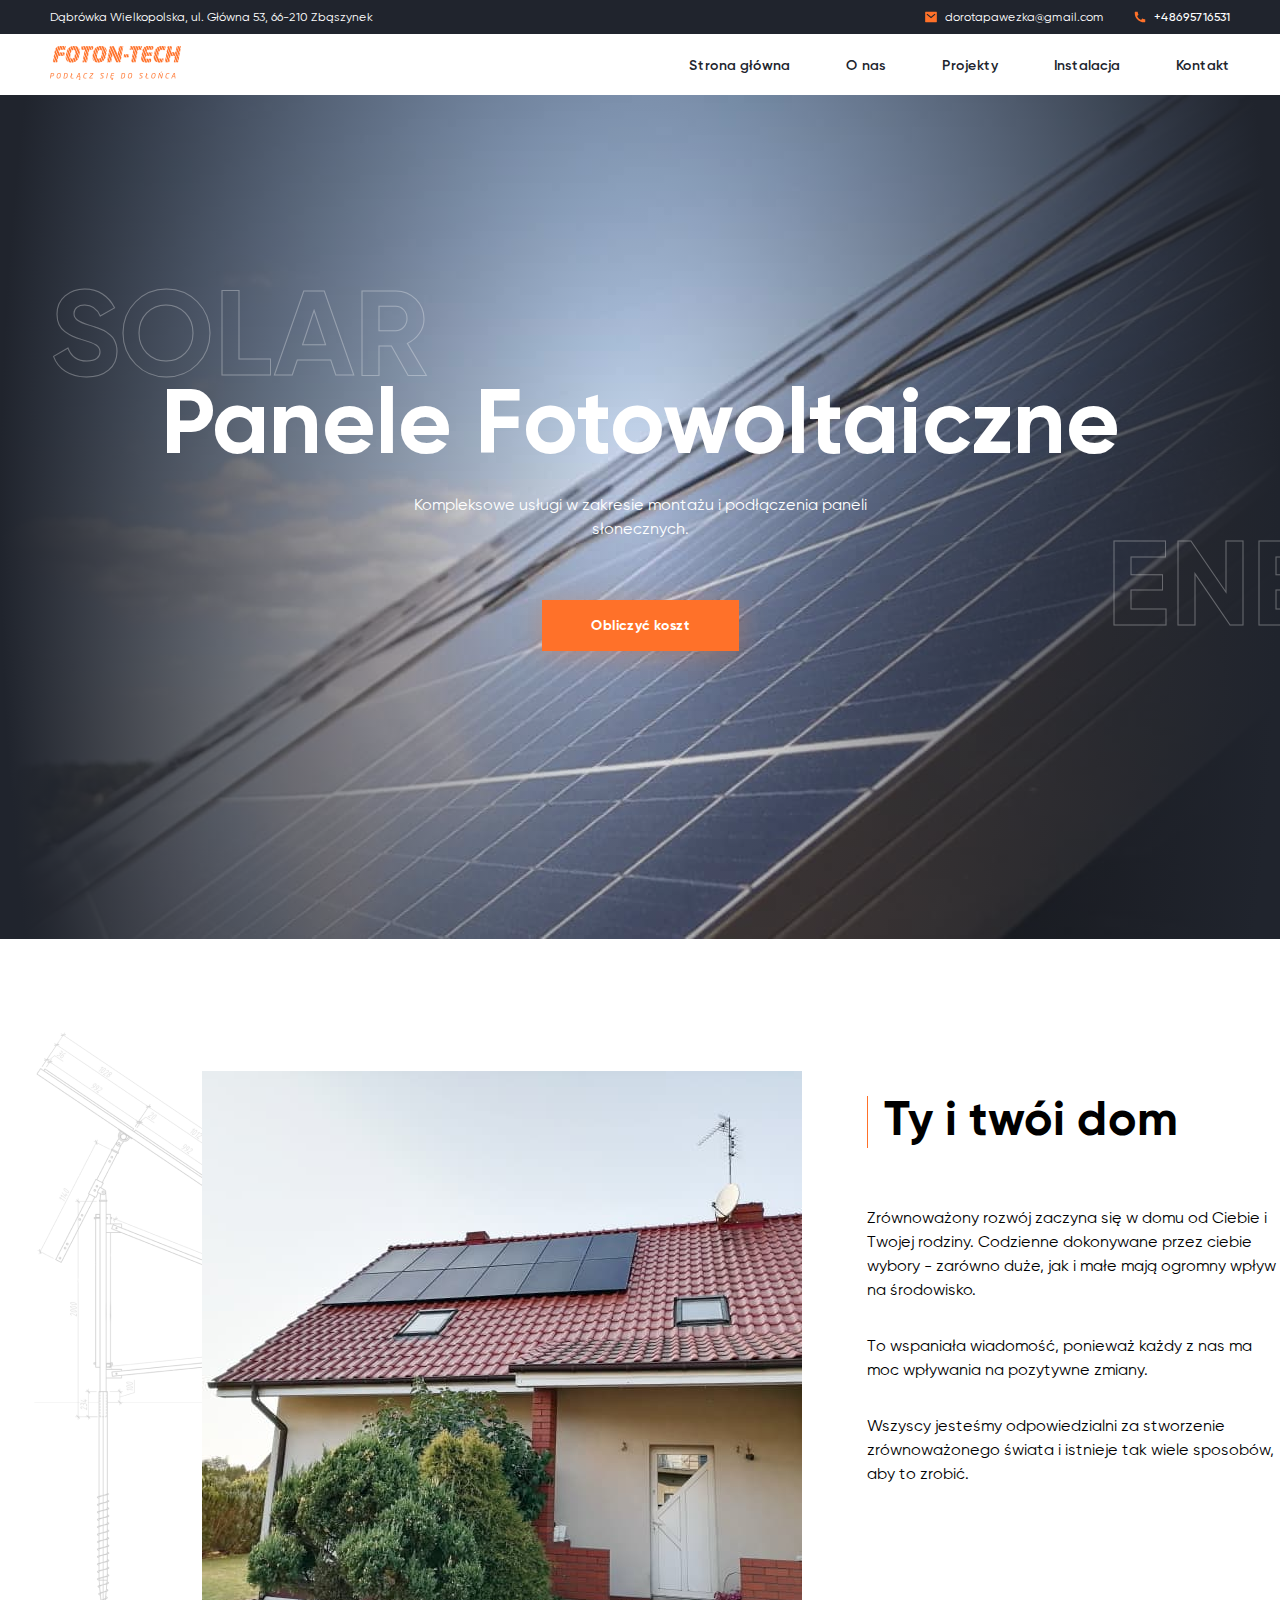
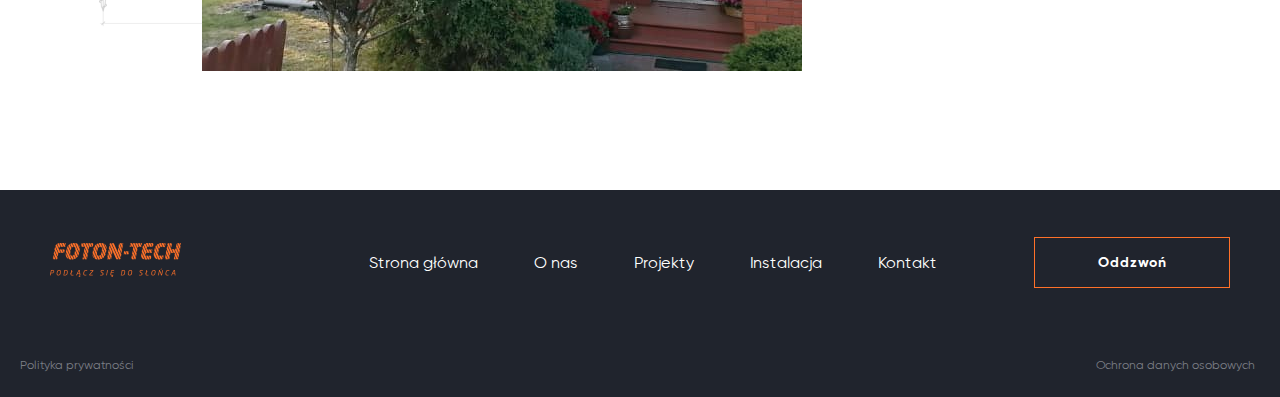
==== index.html @ 8a78d4c4 "added js and added style for popup" ====
<!DOCTYPE html>
<html lang="pl">
<head>
    <meta charset="UTF-8">
    <meta name="viewport" content="width=device-width, initial-scale=1.0">
    <title>FOTON-TECH</title>
    <link rel="stylesheet" href="css/style.css">
</head>
<body>
    <header class="header" id="header">
        <div class="header-wrapper header-wrapper-black">
            <div class="conteiner">
                <address class="address">
                    Dąbrówka Wielkopolska, ul. Główna 53, 66-210 Zbąszynek 
                </address>
                <a href="mailto:dorotapawezka@gmail.com" class="header-link">dorotapawezka@gmail.com</a>
                <a href="tel:+48695716531" class="header-link">+48695716531</a>
            </div>
        </div>
        <div class="conteiner">
            <div class="header-logo">
                <a href="index.html"><img src="img/Logo1.png" alt="foton-tech" width="131" height="34"></a>
            </div>
            <nav class="header-nav">
                    <ul class="nav-link">
                        <li><a href="index.html" class="nav-item nav-item-line">Strona główna</a></li>
                        <li><a href="Onas.html" class="nav-item">O nas</a></li>
                        <li><a href="Projekty.html" class="nav-item">Projekty</a></li>
                        <li><a href="Instalacja.html" class="nav-item">Instalacja</a></li>
                        <li><a href="Kontakt.html" class="nav-item space-item">Kontakt</a></li>
                    </ul>  
            </nav>
        </div>
    </header>
    <main class="main">
        <section class="top-section">
            <div class="top-wrapper">
                <div class="top-content">
                    <h1 class="banner">Panele Fotowoltaiczne</h1>
                    <p class="banner-text">Kompleksowe usługi w zakresie montażu i podłączenia paneli słonecznych.</p>
                <div class="first-button">
                    <button class="banner-button">Obliczyć koszt</button>
                </div>
            </div>
            
        <!-- 
            <span class="text-solar">SOLAR</span>
            <span class="text-energy">ENERGY</span>
        -->   
            </div> 
        </section>
        <section class="medium-section">
            <div class="vertical-line">
                <div class="medium-conteiner">
                    <div class="house">
                        <img src="img/index/house.jpg" alt="foton-tech house" >
                    </div>
                    <div class="medium-content">
                        <h2 class="medium-content-chapter">Ty i twói dom</h2>
                        <!--<span>INFO</span>-->
                        <div class="content-text">   
                            <p class="paragraph">
                                Zrównoważony rozwój zaczyna się w domu od Ciebie i Twojej rodziny.
                                Codzienne dokonywane przez ciebie wybory - zarówno duże, jak i małe
                                mają ogromny wpływ na środowisko.
                            </p>
                            <p class="paragraph">
                                To wspaniała wiadomość, ponieważ każdy z nas ma moc wpływania
                                na pozytywne zmiany.
                            </p>
                            <p class="paragraph">
                                Wszyscy jesteśmy odpowiedzialni za stworzenie zrównoważonego
                                świata i istnieje tak wiele sposobów, aby to zrobić.
                            </p>
                        </div>
                    </div>
                </div>
            </div>
        </section>
    </main>
    <footer class="footer">
        <div class="footer-wrapper footer-wrapper-black">
            <div class="footer-nav">
                <div class="footer-logo">
                    <a href="index.html"><img src="img/Logo1.png" alt="foton-tech" width="131" height="34"></a>
                </div>
                <nav class="footer-nav">
                    <ul class="footer-link">
                        <li>
                            <a href="index.html" class="nav-item-footer">Strona główna</a>
                        </li>
                        <li>
                            <a href="Onas.html" class="nav-item-footer">O nas</a>
                        </li>
                        <li>
                            <a href="Projekty.html" class="nav-item-footer">Projekty</a>
                        </li>
                        <li>
                            <a href="Instalacja.html" class="nav-item-footer">Instalacja</a>
                        </li>
                        <li>
                            <a href="Kontakt.html" class="nav-item-footer space-item">Kontakt</a>
                        </li>
                    </ul>
                </nav>
                <div class="bt-popup">
                    <button class="footer-button">Oddzwoń</button>
                </div>
            </div>
            
            <div class="footer-av">
                <a href="" class="footer-av-link">Polityka prywatności</a>
                <a href="" class="footer-av-link">Ochrona danych osobowych</a>
            </div>
        </div>
    </footer>
    <div class="popup-container">
            <div class="popup-content">
                <h2 class="title-oblic-popup">Obliczyć koszt</h2>
                <button class="popup-close">X</button>
                <p class="popup-oblic-text">Wprowadź swoje dane, aby obliczyć przybliżony koszt paneli słonecznych.</p>
                <label class="label-oblic">
                    Roczne zużycie energii elektrycznej
                </label>
                <div class="slidercontainer">
                    <input type="range" min="1" max="50000" value="50" class="slider-popup">
                </div>
                <form class="call-form">
                    <label for="" class="oblic-label-input">Strona świata
                        <input type="text" name="storona" id="storona" placeholder="Wybierz z listy" class="popup-oblic-batton" required>
                    </label>
                    <label for="" class="oblic-label-input">Materiał dachu
                        <input type="text" name="material" id="material" placeholder="Wybierz z listy" class="popup-oblic-batton" required>
                    </label>
                </form>
                <div class="send-button">
                    <button class="send" type="submit">Obliczyć</button>
                </div>
            </div>
    </div>
    <script src="js/script.js"></script>
</body>
</html>
---- css/style.css ----
@font-face {
    font-family: "gilroy";
    font-style: normal; 
    font-weight: 400;
    src: url(../fonts/gilroy-regular.ttf);
}
@font-face {
    font-family: "Gilroy";
    font-style: normal; 
    font-weight: 500;
    src: url(../fonts/gilroy-medium.ttf);
}
@font-face {
    font-family: "Gilroy";
    font-style: normal; 
    font-weight: 600;
    src: url(../fonts/gilroy-semibold.ttf);
}
@font-face {
    font-family: "Gilroy";
    font-style: normal; 
    font-weight: 700;
    src: url(../fonts/gilroy-bold.ttf);
}
*, 
*::before, 
*::after {
    box-sizing: inherit;
    margin: 0;
    font-family: "Gilroy", "Helvetica", sans-serif;;
    font-style: normal;
}
html {
    box-sizing: content-box;
}

/*index.html*/
.header {
    width: 100%;
}
.header-wrapper-black {
    background-color: #20242D;
}
.conteiner {
    max-width: 1600px;
    margin: 0 auto;
    padding-left: 50px;
    display: flex;
    justify-content: space-between;
    align-items: center;
    min-height: 34px;
}
.header-link:nth-child(2) {
    margin-left: auto;
}
.header-link:nth-child(3) {
   font-weight: 500;
}
.address {
    color: #fff;
    font-weight: normal;
    font-size: 12px;
    line-height: 14px;
}
.header-link {
    margin-right: 50px;
    color: #fff;
    text-decoration: none;
    font-weight: normal;
    font-size: 12px;
    line-height: 14px;
    position: relative;
}
.header-link::before {
    position: absolute;
    content: "";
    width: 13px;
    height: 13px;
    background-image: url(../img/index/mail.svg);
    background-repeat: no-repeat;
    background-position: center;
    left: -21px;
}
.header-link:last-child::before {
    background-image: url(../img/index/tel.svg);
}
.nav-link {
    list-style: none;
    margin: 0;
    padding-top: 20px;
    padding-right: 50px;
    padding-bottom: 20px;
    display: flex;
}
.nav-item {
    margin-right: 56px;
    text-decoration: none;
    color: #20242D;
    font-weight: 600;
    font-size: 14px;
    line-height: 17px;
}
.header-logo {
    padding-top: 12px;
    padding-bottom: 11px;
}
.nav-item.nav-item-line {
    position: relative;
}
.nav-item.nav-item-line:active:before,
.nav-item.nav-item-line:active:after{
    position: absolute;
    content: "";
    width: 10px;
    height: 1px;
    background-color: #da6227;
    top: 8px;
}
.nav-item.nav-item-line::before {
    left: -18px;
}
.nav-item.nav-item-line::after {
    right: -18px;
}
.nav-item:hover {
    color: #FF7129;
}
.nav-item:focus {
    color: #e04d04;
}
.nav-item:active {
    color: #d65818;
}
.top-wrapper {
    background-image: radial-gradient(50% 179.69% at 50% 50%, rgba(32, 36, 45, 0) 0%, #20242D 100%), url(../img/index/background.jpg);
    min-height: 844px;
    margin: 0 auto;
    background-repeat: no-repeat;
    background-size: cover;
    background-position: center;
    position: relative;
    
}
.top-wrapper::before{
    content: 'SOLAR';
    width: 379px;
    height: 145px;
    position: absolute;
    font-style: normal;
    font-weight: bold;
    font-size: 120px;
    line-height: 145px;
    color: transparent;
    text-transform: uppercase;
    -webkit-text-stroke-width: 1px;
    -webkit-text-stroke-color: #fff;
    opacity: 0.3;
    top: 167px;
    left: 50px;
}
.top-wrapper::after{
    content: 'ENERGY';
    width: 379px;
    height: 145px;
    position: absolute;
    font-style: normal;
    font-weight: bold;
    font-size: 120px;
    line-height: 145px;
    color: transparent;
    text-transform: uppercase;
    -webkit-text-stroke-width: 1px;
    -webkit-text-stroke-color: #fff;
    opacity: 0.3;
    top: 417px;
    right: 50px;
    left: 1106px
}
.top-content {
    position: relative;
    color: #fff;
    text-align: center;
}
.banner {
    font-weight: bold;
    font-size: 92px;
    line-height: 111px;
    padding-top: 271px;
    text-align: center;
}
.banner-text {
    padding-top: 16px;
    margin-right: auto;
    font-weight: normal;
    max-width: 508px;
    margin-left: auto;
    line-height: 24px;
}
.first-button {
    padding-top: 59px;
    margin-right: auto;
}
.banner-button {
    background-color:  #FF7129;
    box-shadow: 0px 4px 28px rgba(255, 113, 41, 0.29);
    border: 1px solid #ff7129;
    color: #fff;
    font-size: 14px;
    line-height: 17px;
    font-weight: bold;
    padding-top: 16px;
    padding-bottom: 16px;
    padding-left: 48px;
    padding-right: 47px;
}
.banner-button:hover {
    background-color: #f8661c;
}
.banner-button:focus {
    background-color: #d87849;
}

.medium-section {
    width: 100%;
}
.medium-conteiner {
    display: flex;
    align-items: center;
    justify-content: center;
    padding-bottom: 115px; 
    position: relative;  
}
.vertical-line {
    position: relative;
}
.house {
    padding-left: 202px;
    padding-top: 132px;
    background-image: url(../img/index/fon-house.png);
    background-position: 28px 90px;
    background-repeat: no-repeat;
}
.medium-content-chapter {
    margin-left: 82px;
    margin-bottom: 64px;
    font-weight: bold;
    font-size: 48px;
    line-height: 97%;
    position: relative;
}
.medium-content-chapter::before {
    position: absolute;
    content: "";
    width: 1px;
    height: 52px;
    background-color: #ff7129;
    left: -17px;
}
.content-text {
    margin-left: 65px;
    max-width: 535px;
    min-height: 216px;
    font-weight: normal;
    line-height: 24px;
}
.paragraph {
    padding-bottom: 2em;
}
.footer{ 
    width: 100%;
}
.footer-wrapper-black {
    width: 100%;
    min-height: 207px;
    background-color: #20242d;
}
.footer-nav {
    max-width: 1600px;
    margin: 0 auto;
    display: flex;
    justify-content: space-between;
    align-items: center;
    padding-left: 50px;
    min-height: 144px;
}
.footer-link {
    display: flex;
    list-style: none;
    text-decoration: none;
}
.nav-item-footer {
    margin-right: 56px;
    color:#fff;
    text-decoration: none;
}
.nav-item-footer:hover {
    color: #FF7129;
}
.nav-item-footer:focus {
    color: #e04d04;
}
.nav-item-footer:active {
    color: #d65818;
}
.space-item {
    margin-right: 0;
}
.bt-popup {
    margin-right: 50px;
}
.footer-button {
    padding-top: 16px;
    padding-bottom: 16px;
    padding-left: 63px;
    padding-right: 62px;
    background-color: #20242d;
    border: 1px solid #ff7129;
    box-sizing: border-box;
    color: #fff;
    font-weight: bold;
    font-size: 14px;
    line-height: 17px; 
}
.footer-button:hover {
    border: 1px solid #cc5317;
    background-color: #262a35;
}
.footer-button:active {
    border: 1px solid #e46c30;
    background-color: #202227;
}
.footer-button:focus {
    border: 1px solid #e46c30;
    background-color: #3a3c44;
}

.footer-av {
    padding-top: 24px;
    max-width: 1600px;
    margin: 0 auto;
    display: flex;
    justify-content: space-between;
}
.footer-av-link {
    padding-left: 20px;
    padding-right: 25px;
    color:#7B7E85;
    font-size: 12px;
    font-weight: normal;
    text-decoration: none;
}
.footer-av-link:hover {
    color: #878a92;
}
.footer-av-link:active{
    color: #757575;
}

/*about.html*/
.main {
    width: 100%;
}
.about-back-wrraper {
    width: 100%;
    background-image: url(../img/About/background.jpg);
    min-height: 350px;
    background-repeat: no-repeat;
    background-size: cover;
    background-position: center;
    position: relative;
}
.about-back-wrraper::before {
    content: ' ';
    position: absolute;
    top: 0;
    left: 0;
    bottom: 0;
    right: 0;
    mix-blend-mode: multiply;
    background:radial-gradient(50% 179.69% at 50% 50%, rgba(32, 36, 45, 0) 0%, #20242D 100%), rgba(32, 36, 45, 0.3);
}
.about-top {
    position: relative;
}
.about-top::before {
    content: "ABOUT";
    width: 379px;
    height: 145px;
    position: absolute;
    font-style: normal;
    font-weight: bold;
    font-size: 96px;
    line-height: 116px;
    color: transparent;
    text-transform: uppercase;
    -webkit-text-stroke-width: 1px;
    -webkit-text-stroke-color: #fff;
    opacity: 0.3;
    top: 131px;
    left: 173px;
}
.about-text {
    font-weight: bold;
    font-size: 48px;
    line-height: 97%;
    color: #fff;
    padding-top: 200px;
    padding-bottom: 103px;
    margin-left: 217px;
    position: relative;
}
.about-text::before {
    position: absolute;
    content: "";
    width: 1px;
    height: 52px;
    background-color: #ff7129;
    left: -17px;
}
.about-content {
    width: 100%;
    min-height: 432px;
    background-image: url(../img/About/left-fon.png);
    background-repeat: no-repeat;
    background-position: 0 120px;
}
.all-text {
    display: flex;
    justify-content: center;
    padding-top: 80px;
    min-height: 168px;
    max-width: 1600px;
    font-weight: normal;
    line-height: 24px;
}
.left-paragraph {
    margin-bottom: 2em;
    max-width: 534px;
    
}
.right-paragraph {
    margin-left: 66px;
    max-width: 534px;
}

/*projekty*/
.projekty-main {
    width: 100%;

}
.projekty-back-title {
    position: relative;
}
.projekty-back-title::before {
    content: "GALLERY";
    width: 379px;
    height: 145px;
    position: absolute;
    font-style: normal;
    font-weight: bold;
    font-size: 96px;
    line-height: 116px;
    color: transparent;
    text-transform: uppercase;
    -webkit-text-stroke-width: 1px;
    -webkit-text-stroke-color: #000;
    opacity: 0.1;
    top: 56px;
    left: 174px;
}
.main-banner {
    font-weight: bold;
    font-size: 48px;
    color: #20242D;
    line-height: 97%;
    padding-top: 125px;
    margin-left: 218px;
    margin-bottom: 37px;
    position: relative;
}
.main-banner::before {
    position: absolute;
    content: "";
    width: 1px;
    height: 52px;
    background-color: #ff7129;
    left: -17px;
}
.main-slaider{
    display: flex;
    justify-items: center;
    margin: 0 auto;
    padding-bottom: 153px;
}

/*kontakt*/
.kontakt-main {
    width: 100%;
    min-height: 782px;
}
.kontakt-back-banner {
    position: relative;
}
.kontakt-back-banner::before {
    content: "CONTACTS";
    width: 379px;
    height: 145px;
    position: absolute;
    font-style: normal;
    font-weight: bold;
    font-size: 96px;
    line-height: 116px;
    color: transparent;
    text-transform: uppercase;
    -webkit-text-stroke-width: 1px;
    -webkit-text-stroke-color: #000;
    opacity: 0.1;
    top: 56px;
    left: 174px;
}
.kontakt-banner {
    font-size: 48px;
    line-height: 97%;
    font-weight: bold;
    color: #20242D;
    padding-top: 125px;
    padding-left: 217px;
    margin-bottom: 67px;
}
.kontakt-content {
    display: flex;
    justify-content: space-between;
}
.kontakt-addresses {
    padding-left: 201px;
    align-self: center;
}
.kontakt-map {
    width: 800px;
    align-self: end;
    height: 543px;
    background-image: url(../img/kontakt/map.jpg);
    position: relative;
}
.kontakt-data {
    color:#7B7E85;
}
.kontakt-date-info {
    position: relative;
    margin-left: 28px;
    margin-bottom: 85px;
    margin-top: 12px;
}
.kontakt-date-info::before {
    position: absolute;
    content: "";
    width: 15px;
    height: 15px;
    background-image: url(../img/index/mail.svg);
    background-repeat: no-repeat;
    background-position: center;
    left: -26px;
}
.kontakt-date-info:nth-of-type(1)::before {
    background-image: url(../img/kontakt/address.svg);
}
.kontakt-date-info:last-child::before {
    background-image: url(../img/kontakt/tel.svg);
}
.kontakt-date-info-link {
    text-decoration: none;
    color: #20242D;
    font-weight: normal;
    line-height: 19px;
}
.kontakt-date-info-link-tel {
    font-weight: 600;
}

/*instalacia*/
.instalacia-top-section {
    width: 100%;
    background-image: url(../img/instalacia/back-header.jpg);
    min-height: 412px;
    background-position: center;
    background-repeat: no-repeat;
    background-size: cover;
    position: relative;
}
.instalacia-top-section::before {
    content: ' ';
    position: absolute;
    top: 0;
    right: 0;
    bottom: 0;
    left: 0;
    background:radial-gradient(50% 179.69% at 50% 50%, rgba(32, 36, 45, 0) 0%, #20242D 100%), rgba(32, 36, 45, 0.3) ;
    mix-blend-mode: multiply;
    opacity: 0.9;
}
.instalacia-banner {
    position: relative;
    font-weight: bold;
    font-size: 72px;
    line-height: 87px;
    color: #fff;
    z-index: 1;
    padding-top: 162px;
    padding-left: 451px;
    padding-right: auto;
}
.instalacia-banner::before {
    content: "FOTON-TECH";
    position: absolute;
    font-style: normal;
    font-weight: bold;
    width: 590px;
    height: 116px;
    font-size: 96px;
    line-height: 116px;
    color: transparent;
    text-transform: uppercase;
    -webkit-text-stroke-width: 1px;
    -webkit-text-stroke-color: #fff;
    opacity: 0.3;
    top: 0;
    left: 0;
}
.instalacia-medium-section {
    width: 100%;
    padding-top: 120px;
    display: flex;
    flex-direction: column;
    align-items: center;
}
.instalacia-content {
    max-width: 700px;
    margin-bottom: 64px;
}
.heading {
    margin-bottom: 32px;
    font-size: 36px;
    margin-left: 17px;
    line-height: 44px;
    font-weight: bold;
    position: relative;
}
.heading::before {
    position: absolute;
    content: '';
    width: 1px;
    height: 42px;
    background-color: #ff7129;
    left: -17px
}
.instalacia-panels {
    padding-top: 24px;
    padding-bottom: 24px;
}
.instalacia-paragraph {
    font-weight: normal;
    line-height: 24px;
    color: #20242D;
    margin-bottom: 24px;
}
.instalacia-houses {
    display: flex;
}
.instalacia-houses-image {
    margin-left: 29px;
    padding-top: 24px;
    padding-bottom: 40px;
}
.instalacia-houses-image:first-child {
    margin-left: 0;
}
.instalacia-text-orang {
 color: #FF7129;
}
.instalacia-paragraph-house {
    padding: 16px 24px;
    font-weight: normal;
    font-size: 20px;
    line-height: 30px;
    background-color: #f5f5f5;
    margin-bottom: 0;
}
.instalacia-heading-third {
    font-weight: 600;
    font-size: 16px;
    line-height: 24px;
    color: #20242D;
    margin-bottom: 24px;
}
.line {
    margin-bottom: 30px;
}
.heading-text {
    font-weight: 600;
    font-size: 16px;
    line-height: 24px;
    margin-bottom: 24px;
    color: #20242D;
}
.instalacia-list {
    list-style: none;
    padding: 0;
    font-size: 16px;
    line-height: 24px;
    font-weight: 500;
}
 .instalacia-list-text {
    background-color: #f2f2f2;
    margin-bottom: 16px;
    position: relative;
    padding-left: 57px;
}
.instalacia-list-text:last-child {
    margin-bottom: 24px;
}
.instalacia-list-text::before {
    position: absolute;
    content: "";
    width: 16px;
    height: 16px;
    left: 16px;
    top: 4px;
    background-image: url(../img/instalacia/list.svg);
}
.instalacia-roof-panel {
    margin-bottom: 33px;
}
.intalacia-back-grey {
    background: #f2f2f2;
    padding-left: 24px;
    padding-right: 24px;
    padding-bottom: 22px;
}
.intalacia-back-grey .heading {
    padding-top: 32px;
    padding-left: 2px;
    padding-right: auto;
}

/*popup*/
.popup-container {
    height: 100%;
    position: fixed;
    top: 0;
    left: 0;
    right: 0;
    bottom: 0;
    background:rgba(32, 36, 45, 0.9);
    display: none;
}
.popup-container-show {
    display: flex;
    align-items: center;
    justify-content: center;
    min-height: 100%;
    margin-left: auto;
}
.popup-content {
    background-color: #fff;
    color: #20242D;
    min-width: 800px;
    position: relative;
}
.popup-content::before {
    position: absolute;
    content: "CALCULATOR";
    font-weight: bold;
    font-size: 96px;
    line-height: 116px;
    text-transform: uppercase;
    opacity: 0.1;
    color: transparent;
    -webkit-text-stroke-width: 1px;
    -webkit-text-stroke-color: #000;
    top: 29px;
    left: 32px;
}
.popup-close {
    color: #20242d;
    position: absolute;
    top: 22px;
    right: 22px;
    background: none;
    border: 0;
}
.title-oblic-popup {
    padding-top: 97px;
    padding-left: 75px;
    color: #20242D;
    font-weight: bold;
    font-size: 48px;
    line-height: 97%;
}
.popup-oblic-text {
    padding-left: 58px;
    padding-top: 19px;
    font-weight: normal;
    font-size: 16px;
    line-height: 24px;
    color: #20242d;
    margin-bottom: 56px;
}
.label-oblic {
    padding-left: 58px;
    font-weight: 500;
    font-size: 14px;
    line-height: 16px;
    color: #7B7E85;
}
.slidercontainer {
    margin-top: 34px;
    padding-left: 58px;
}
.slider-popup {
    height: 6px;
    width: 682px;
}
.call-form .oblic-label-input:last-child {
    padding-left: 30px;
    padding-right: 58px;
}
.oblic-label-input {
    display: inline-block;
    padding-top: 40px;
    padding-left: 58px;
    color: #7B7E85;
}
.popup-oblic-batton {
    display: flex;
    width: 327px;
    height: 52px;
    margin-top: 12px;
    padding-left: 24px;
    line-height: 19px;
    font-weight: normal;
}
.send-button {
    padding-top: 56px;
    text-align: center;
    padding-bottom: 52px;
}
.send {
    background: #ff7129;
    min-width: 187px;
    min-height: 49px;
    border: none;
    font-weight: bold;
    font-size: 14px;
    line-height: 17px;
    color: #fff;
    text-align: center;
    box-shadow: 0px 4px 28px rgba(255, 113, 41, 0.29)
}
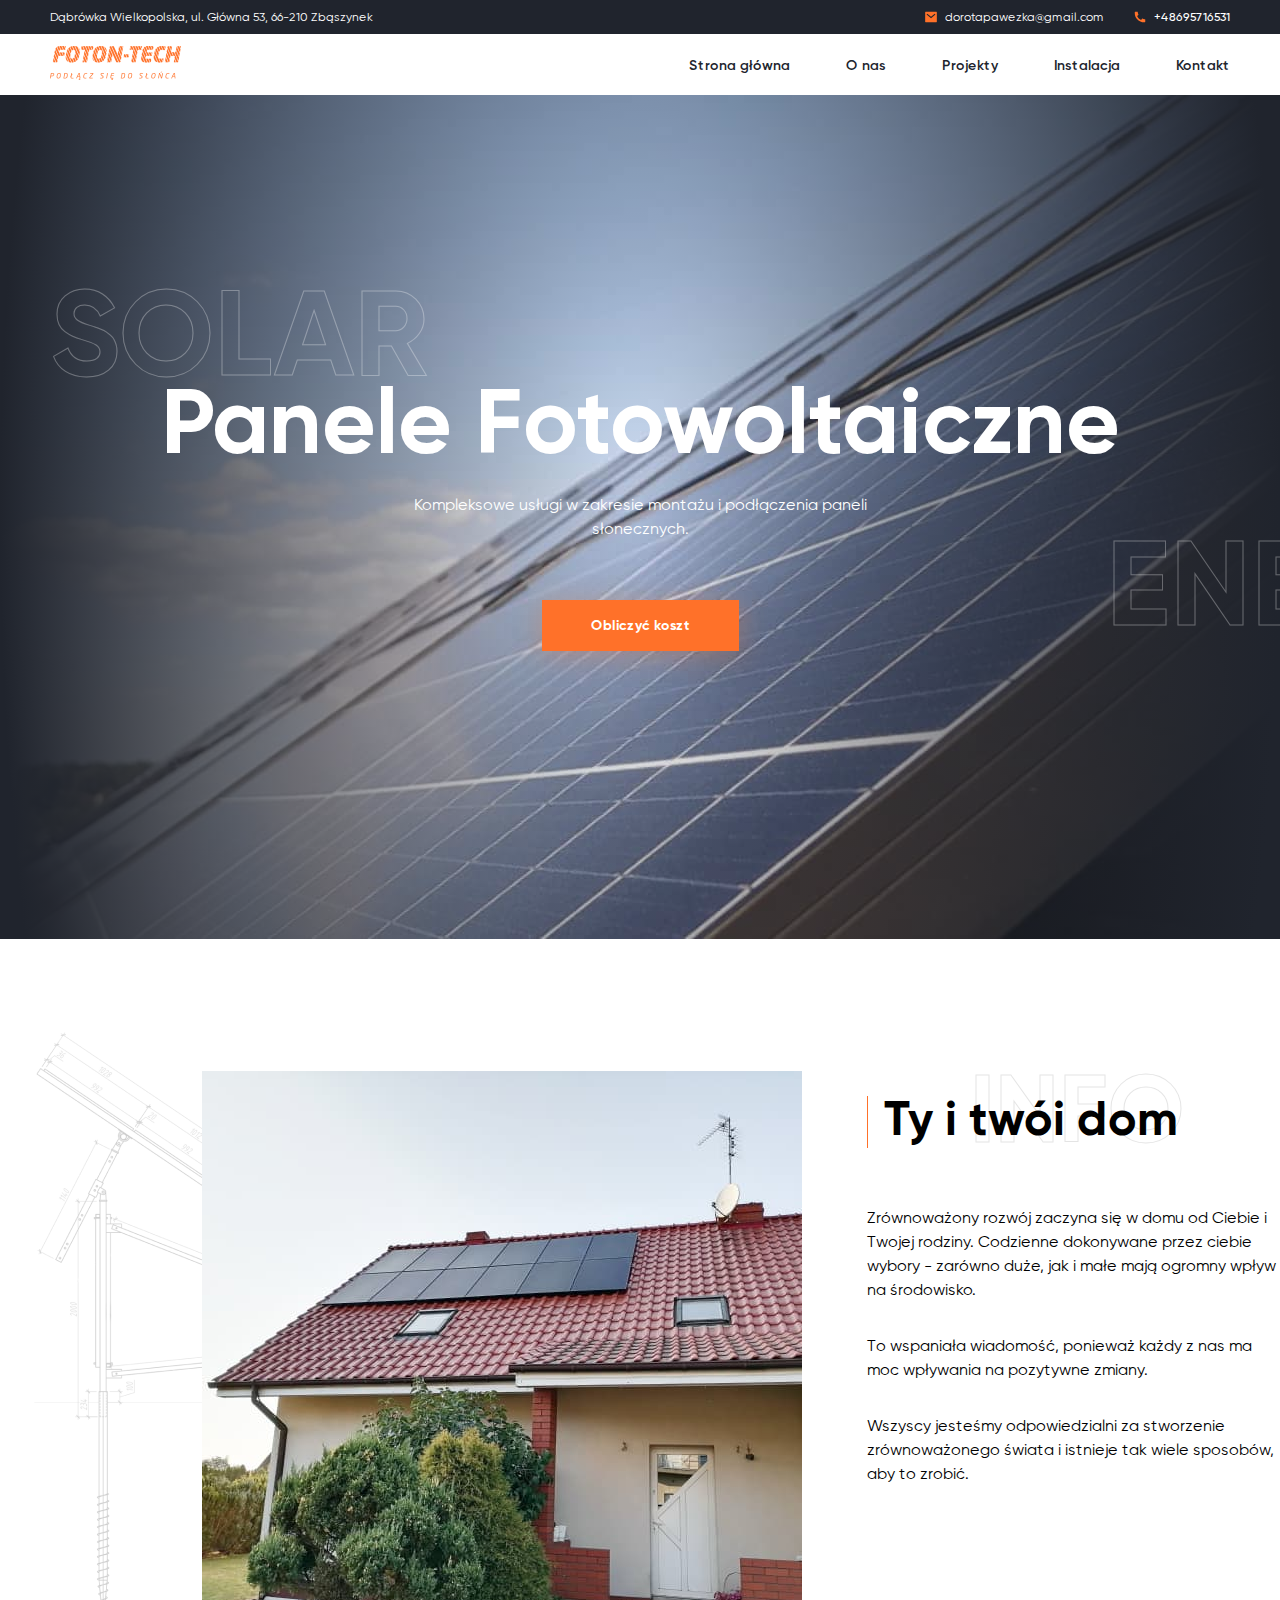
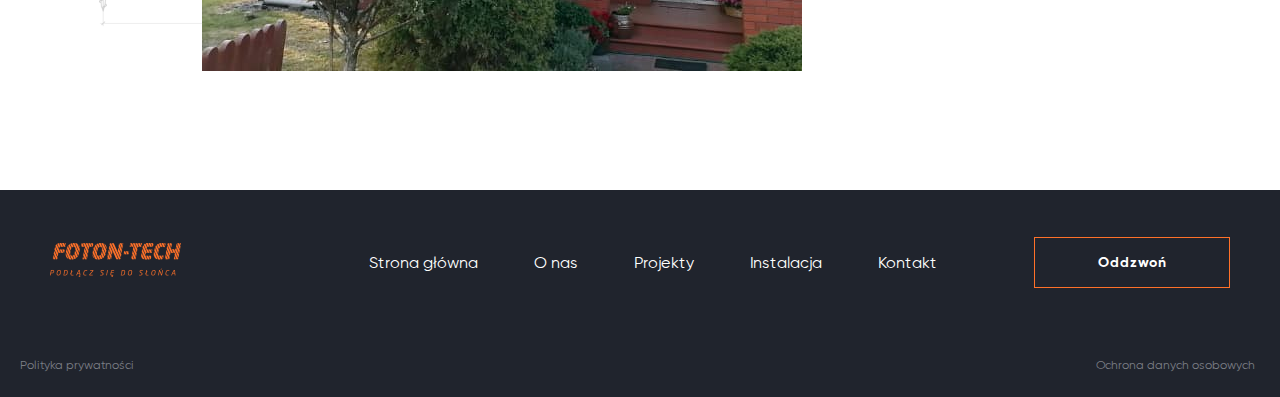
==== commit b912fc88: "edited css and index" ====
--- a/index.html
+++ b/index.html
@@ -41,12 +41,7 @@
                 <div class="first-button">
                     <button class="banner-button">Obliczyć koszt</button>
                 </div>
-            </div>
-            
-        <!-- 
-            <span class="text-solar">SOLAR</span>
-            <span class="text-energy">ENERGY</span>
-        -->   
+            </div>  
             </div> 
         </section>
         <section class="medium-section">
--- a/css/style.css
+++ b/css/style.css
@@ -230,6 +230,22 @@
     padding-bottom: 115px; 
     position: relative;  
 }
+.medium-conteiner::before {
+    position: absolute;
+    content: "INFO";
+    font-weight: bold;
+    font-size: 96px;
+    line-height: 116px;
+    opacity: 0.1;
+    width: 217px;
+    height: 116px;
+    color: transparent;
+    text-transform: uppercase;
+    -webkit-text-stroke-width: 1px;
+    -webkit-text-stroke-color: #000;
+    top: 112px;
+    left: 970px;
+}
 .vertical-line {
     position: relative;
 }
@@ -606,8 +622,7 @@
     color: #fff;
     z-index: 1;
     padding-top: 162px;
-    padding-left: 451px;
-    padding-right: auto;
+    text-align: center;
 }
 .instalacia-banner::before {
     content: "FOTON-TECH";
@@ -626,6 +641,23 @@
     top: 0;
     left: 0;
 }
+.instalacia-banner::after {
+    content: "INSTALACJA";
+    position: absolute;
+    font-style: normal;
+    font-weight: bold;
+    width: 590px;
+    height: 116px;
+    font-size: 96px;
+    line-height: 116px;
+    color: transparent;
+    text-transform: uppercase;
+    -webkit-text-stroke-width: 1px;
+    -webkit-text-stroke-color: #fff;
+    opacity: 0.3;
+    top: 321px;
+    right: -10px;
+}
 .instalacia-medium-section {
     width: 100%;
     padding-top: 120px;
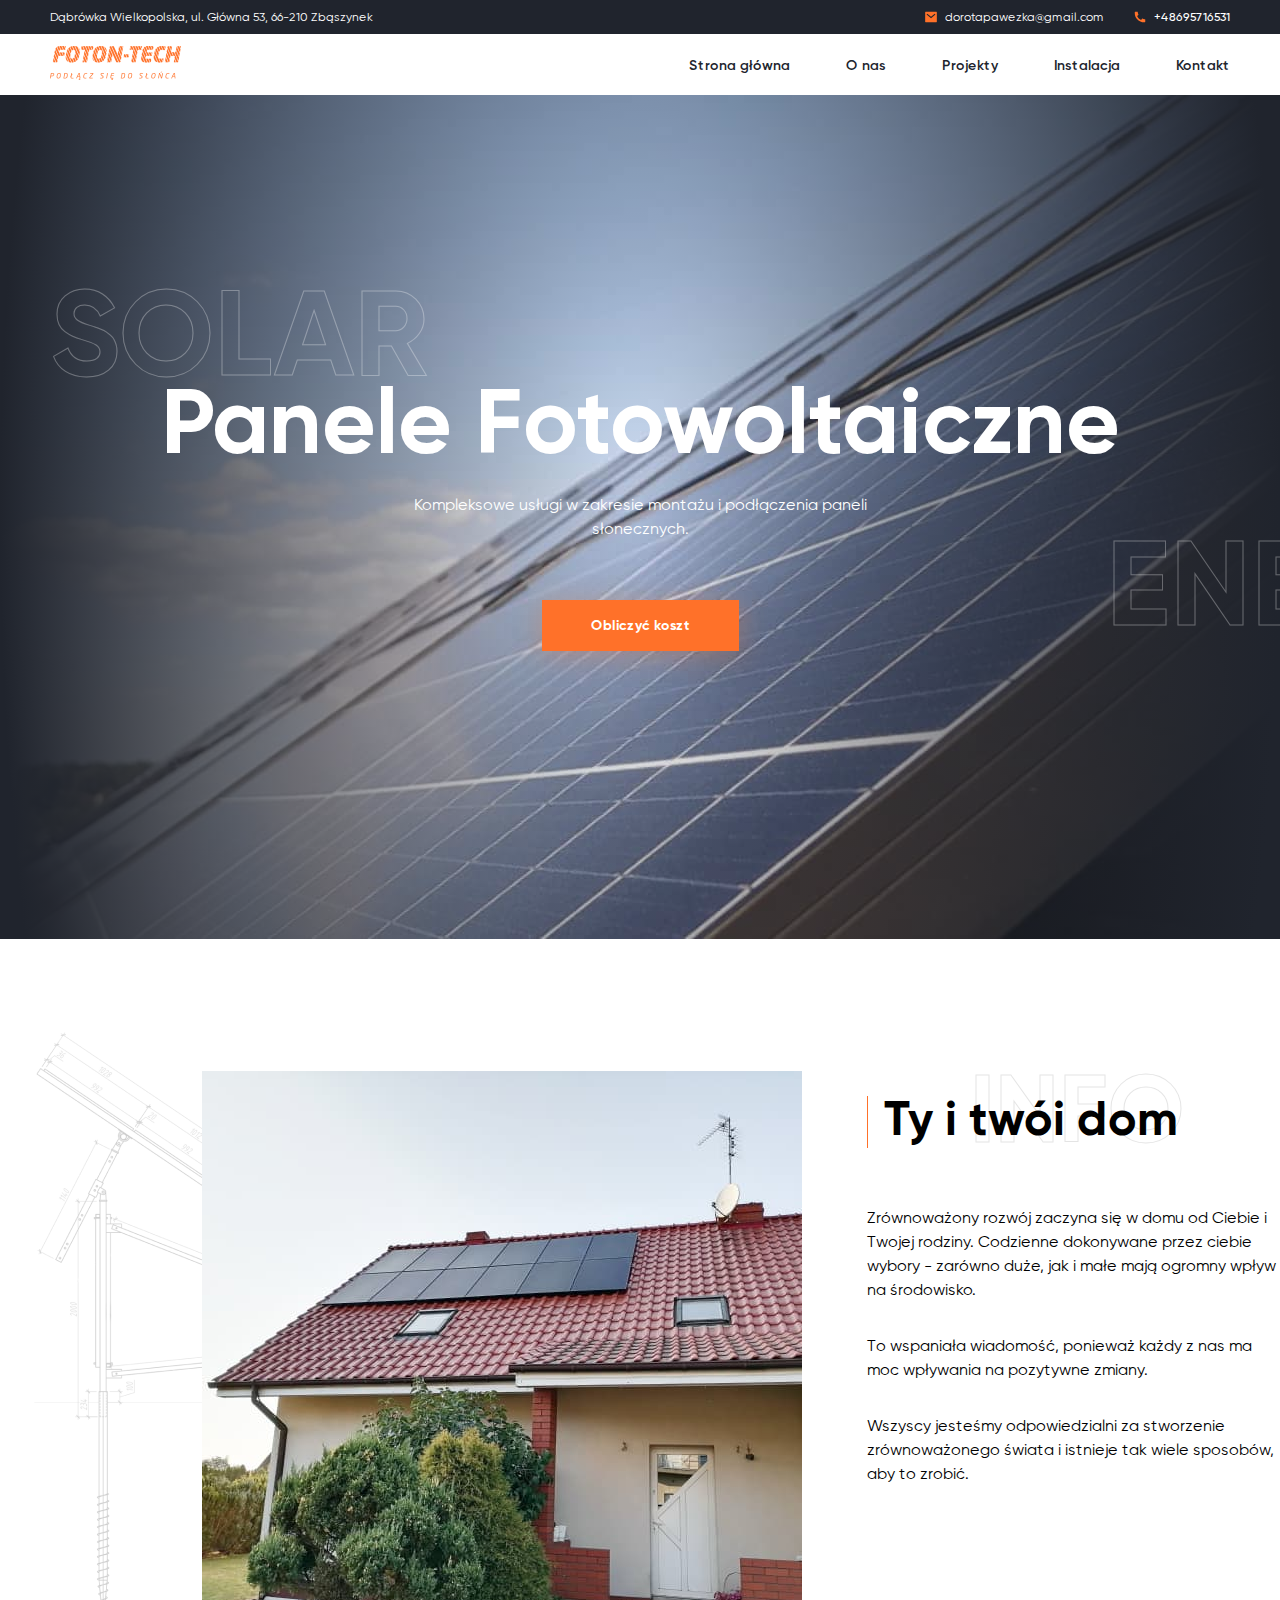
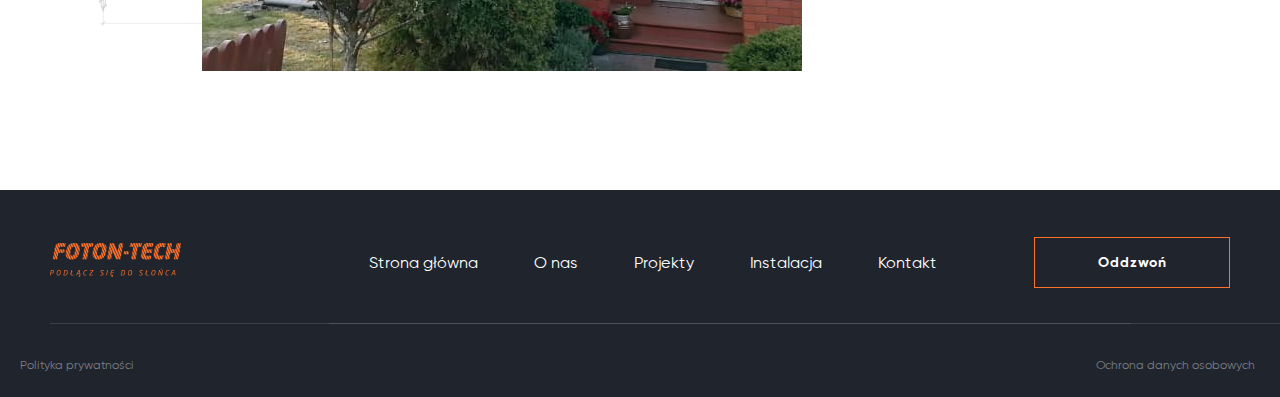
==== commit 4a636666: "added css popup" ====
--- a/index.html
+++ b/index.html
@@ -133,6 +133,24 @@
                 </div>
             </div>
     </div>
+    <div class="popup-container-oddzwon">
+        <div class="popup-content-oddzwon">
+            <h2 class="title-oblic-popup">Oddzwoń</h2>
+            <button class="popup-close-oddzwon">X</button>
+            <p class="popup-oblic-text">Zostaw swoje dane, a nasz menedżer skontaktuje się z Tobą, aby odpowiedzieć na Twoje pytania.</p>
+            <form class="call-form">
+                <label for="" class="oblic-label-input">Twoje imię
+                    <input type="text" name="storona" id="storona" placeholder="Wprowadź swoje imię" class="popup-oblic-batton" required>
+                </label>
+                <label for="" class="oblic-label-input">Telefon
+                    <input type="text" name="material" id="material" placeholder="Wprowadź telefon" class="popup-oblic-batton" required>
+                </label>
+            </form>
+            <div class="send-button">
+                <button class="send" type="submit">Zadzwoń</button>
+            </div>
+        </div>
+</div>
     <script src="js/script.js"></script>
 </body>
 </html>
--- a/css/style.css
+++ b/css/style.css
@@ -298,6 +298,16 @@
     align-items: center;
     padding-left: 50px;
     min-height: 144px;
+    position: relative;
+}
+.footer-nav::after {
+    position: absolute;
+    content: "";
+    width: 1080px;
+    height: 1px;
+    background: #7B7E85;
+    bottom: 10px;
+    opacity: 0.3;
 }
 .footer-link {
     display: flex;
@@ -513,6 +523,14 @@
 .kontakt-main {
     width: 100%;
     min-height: 782px;
+}
+.kontakt-main::before {
+    position: absolute;
+    content: "";
+    width: 100%;
+    height: 1px;
+    background-color:#7B7E85;
+    opacity: 0.15;
 }
 .kontakt-back-banner {
     position: relative;
@@ -888,3 +906,109 @@
     text-align: center;
     box-shadow: 0px 4px 28px rgba(255, 113, 41, 0.29)
 }
+/*popup-oddzvon*/
+.popup-container-oddzwon {
+    height: 100%;
+    position: fixed;
+    top: 0;
+    left: 0;
+    right: 0;
+    bottom: 0;
+    background:rgba(32, 36, 45, 0.9);
+    display: none;
+}
+.popup-container-oddzwon-show {
+    display: flex;
+    align-items: center;
+    justify-content: center;
+    min-height: 100%;
+    margin-left: auto;
+}
+.popup-content-oddzwon {
+    background-color: #fff;
+    color: #20242D;
+    min-width: 800px;
+    position: relative;
+}
+.popup-content-oddzwon::before {
+    position: absolute;
+    content: "CALLBACK";
+    font-weight: bold;
+    font-size: 96px;
+    line-height: 116px;
+    text-transform: uppercase;
+    opacity: 0.1;
+    color: transparent;
+    -webkit-text-stroke-width: 1px;
+    -webkit-text-stroke-color: #000;
+    top: 29px;
+    left: 32px;
+}
+.popup-close-oddzwon {
+    color: #20242d;
+    position: absolute;
+    top: 22px;
+    right: 22px;
+    background: none;
+    border: 0;
+}
+.title-oblic-popup {
+    padding-top: 97px;
+    padding-left: 75px;
+    color: #20242D;
+    font-weight: bold;
+    font-size: 48px;
+    line-height: 97%;
+}
+.popup-oblic-text {
+    padding-left: 58px;
+    padding-top: 19px;
+    font-weight: normal;
+    font-size: 16px;
+    line-height: 24px;
+    color: #20242d;
+    margin-bottom: 56px;
+    max-width: 668px;
+}
+.label-oblic {
+    padding-left: 58px;
+    font-weight: 500;
+    font-size: 14px;
+    line-height: 16px;
+    color: #7B7E85;
+}
+.call-form .oblic-label-input:last-child {
+    padding-left: 30px;
+    padding-right: 58px;
+}
+.oblic-label-input {
+    display: inline-block;
+    padding-left: 58px;
+    color: #7B7E85;
+}
+.popup-oblic-batton {
+    display: flex;
+    width: 327px;
+    height: 52px;
+    margin-top: 12px;
+    padding-left: 24px;
+    line-height: 19px;
+    font-weight: normal;
+}
+.send-button {
+    padding-top: 56px;
+    text-align: center;
+    padding-bottom: 52px;
+}
+.send {
+    background: #ff7129;
+    min-width: 187px;
+    min-height: 49px;
+    border: none;
+    font-weight: bold;
+    font-size: 14px;
+    line-height: 17px;
+    color: #fff;
+    text-align: center;
+    box-shadow: 0px 4px 28px rgba(255, 113, 41, 0.29)
+}
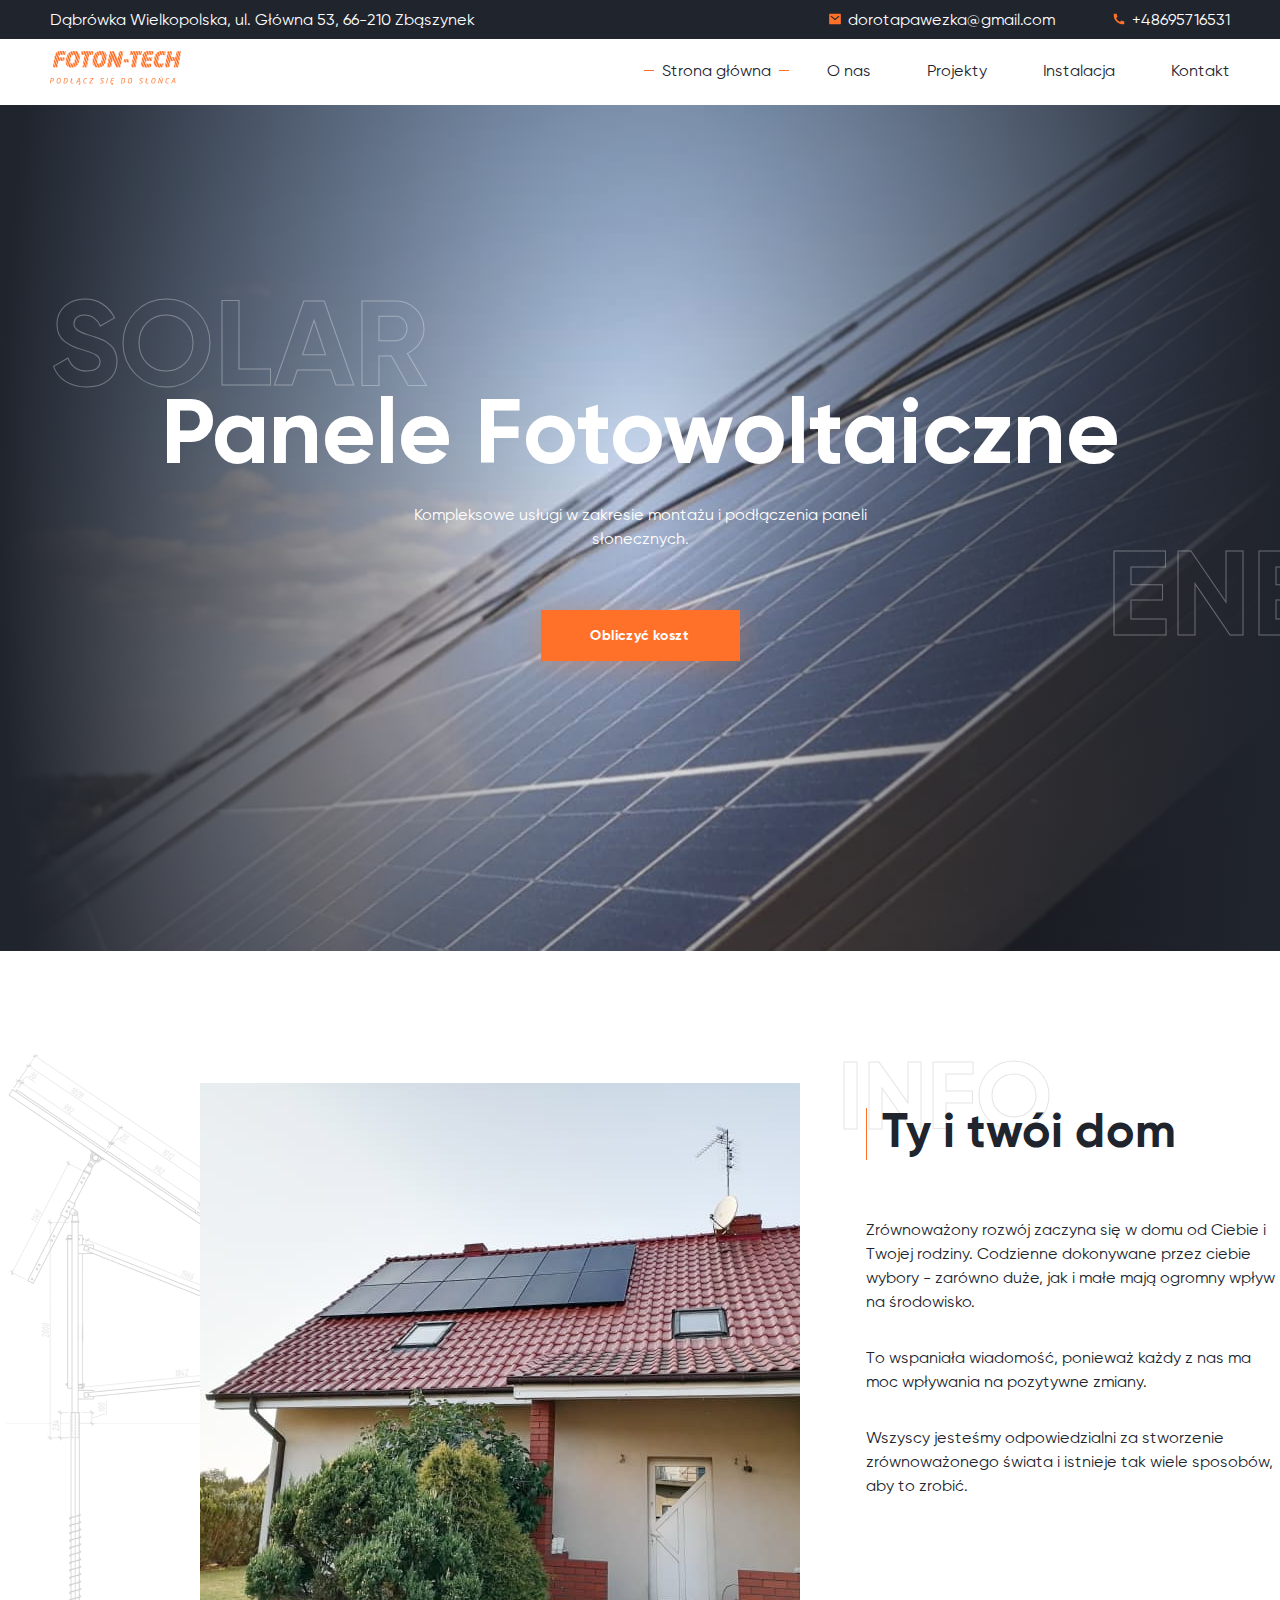
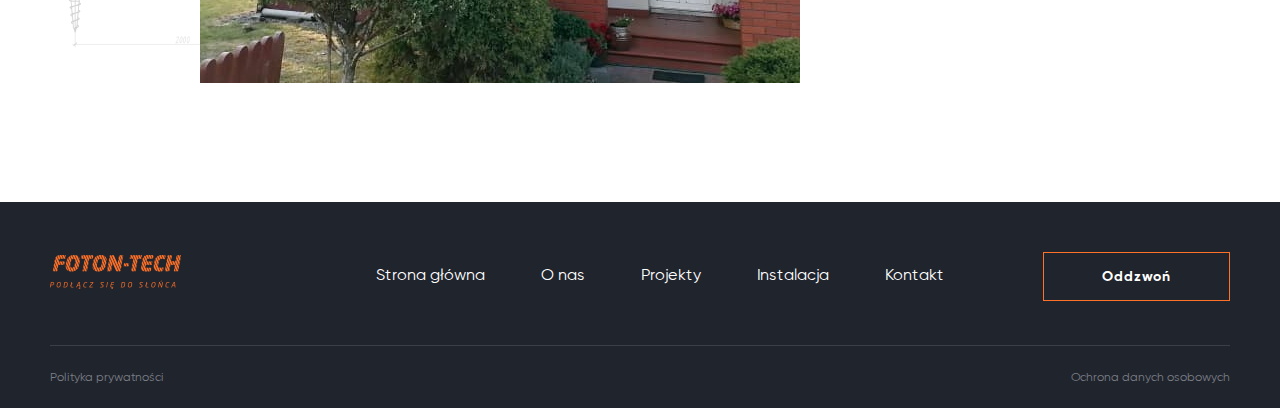
==== commit f694bb96: "edited css" ====
--- a/index.html
+++ b/index.html
@@ -7,9 +7,9 @@
     <link rel="stylesheet" href="css/style.css">
 </head>
 <body>
-    <header class="header" id="header">
-        <div class="header-wrapper header-wrapper-black">
-            <div class="conteiner">
+    <header class="header">
+        <div class="header-wrapper">
+            <div class="conteiner-info">
                 <address class="address">
                     Dąbrówka Wielkopolska, ul. Główna 53, 66-210 Zbąszynek 
                 </address>
@@ -45,7 +45,6 @@
             </div> 
         </section>
         <section class="medium-section">
-            <div class="vertical-line">
                 <div class="medium-conteiner">
                     <div class="house">
                         <img src="img/index/house.jpg" alt="foton-tech house" >
@@ -70,7 +69,6 @@
                         </div>
                     </div>
                 </div>
-            </div>
         </section>
     </main>
     <footer class="footer">
@@ -79,7 +77,7 @@
                 <div class="footer-logo">
                     <a href="index.html"><img src="img/Logo1.png" alt="foton-tech" width="131" height="34"></a>
                 </div>
-                <nav class="footer-nav">
+                <nav class="footer-nav-link">
                     <ul class="footer-link">
                         <li>
                             <a href="index.html" class="nav-item-footer">Strona główna</a>
@@ -109,7 +107,7 @@
             </div>
         </div>
     </footer>
-    <div class="popup-container">
+<div class="popup-container">
             <div class="popup-content">
                 <h2 class="title-oblic-popup">Obliczyć koszt</h2>
                 <button class="popup-close">X</button>
@@ -133,7 +131,8 @@
                 </div>
             </div>
     </div>
-    <div class="popup-container-oddzwon">
+  <!--
+<div class="popup-container-oddzwon">
         <div class="popup-content-oddzwon">
             <h2 class="title-oblic-popup">Oddzwoń</h2>
             <button class="popup-close-oddzwon">X</button>
@@ -150,7 +149,8 @@
                 <button class="send" type="submit">Zadzwoń</button>
             </div>
         </div>
-</div>
+</div> 
+  -->    
     <script src="js/script.js"></script>
 </body>
 </html>
--- a/css/style.css
+++ b/css/style.css
@@ -32,44 +32,42 @@
 }
 html {
     box-sizing: content-box;
-}
-
-/*index.html*/
-.header {
-    width: 100%;
-}
-.header-wrapper-black {
+    height: 100%;
+}
+body {
+    height: 100%;
+    display: flex;
+    flex-direction: column;
+}
+.hedaer {
+    width: 100%;
+}
+.header-wrapper {
+    width: 100%;
     background-color: #20242D;
 }
-.conteiner {
+.conteiner-info{
+    display: flex;
     max-width: 1600px;
     margin: 0 auto;
-    padding-left: 50px;
-    display: flex;
     justify-content: space-between;
     align-items: center;
-    min-height: 34px;
+    padding-top: 10px;
+    padding-bottom: 10px;
+    padding-left: 50px;
+    padding-right: 50px;
 }
 .header-link:nth-child(2) {
     margin-left: auto;
 }
-.header-link:nth-child(3) {
-   font-weight: 500;
-}
 .address {
     color: #fff;
-    font-weight: normal;
-    font-size: 12px;
-    line-height: 14px;
 }
 .header-link {
-    margin-right: 50px;
+    position: relative;
     color: #fff;
     text-decoration: none;
-    font-weight: normal;
-    font-size: 12px;
-    line-height: 14px;
-    position: relative;
+    margin-left: 77px;
 }
 .header-link::before {
     position: absolute;
@@ -79,69 +77,79 @@
     background-image: url(../img/index/mail.svg);
     background-repeat: no-repeat;
     background-position: center;
-    left: -21px;
+    top: 2px;
+    left: -20px;
 }
 .header-link:last-child::before {
     background-image: url(../img/index/tel.svg);
 }
+.conteiner {
+    display: flex;
+    max-width: 1600px;
+    margin: 0 auto;
+    justify-content: space-between;
+    align-items: center;
+    max-height: 57px;
+    padding-top: 12px;
+    padding-left: 50px;
+    padding-right: 50px;
+    padding-bottom: 16px;
+}
 .nav-link {
     list-style: none;
-    margin: 0;
-    padding-top: 20px;
-    padding-right: 50px;
-    padding-bottom: 20px;
-    display: flex;
+    display: flex;
+    align-items: center;
+    justify-content: center;
 }
 .nav-item {
-    margin-right: 56px;
     text-decoration: none;
     color: #20242D;
-    font-weight: 600;
-    font-size: 14px;
-    line-height: 17px;
-}
-.header-logo {
-    padding-top: 12px;
-    padding-bottom: 11px;
-}
-.nav-item.nav-item-line {
-    position: relative;
-}
-.nav-item.nav-item-line:active:before,
-.nav-item.nav-item-line:active:after{
+    margin-left: 56px;
+    position: relative;
+}
+.nav-item:hover {
+    color: #FF7129;
+}
+.nav-item:focus {
+    color: #e04d04;
+}
+.nav-item:active {
+    color: #d65818;
+}
+.nav-item-line::before,
+.nav-item-line::after {
     position: absolute;
     content: "";
     width: 10px;
     height: 1px;
-    background-color: #da6227;
-    top: 8px;
-}
-.nav-item.nav-item-line::before {
+    background-color: #ff7129;
+    top: 9px;
+}
+.nav-item-line::before {
     left: -18px;
 }
-.nav-item.nav-item-line::after {
+.nav-item-line::after {
     right: -18px;
 }
-.nav-item:hover {
-    color: #FF7129;
-}
-.nav-item:focus {
-    color: #e04d04;
-}
-.nav-item:active {
-    color: #d65818;
+main {
+    flex-grow: 1000 ;
+}
+.top-section {
+    width: 100%;
+    background-color: #20242D;
 }
 .top-wrapper {
-    background-image: radial-gradient(50% 179.69% at 50% 50%, rgba(32, 36, 45, 0) 0%, #20242D 100%), url(../img/index/background.jpg);
-    min-height: 844px;
-    margin: 0 auto;
+    position: relative;
+    max-width: 1600px;
+    margin: 0 auto;
+    background-image: radial-gradient(50% 179.69% at 50% 50%, rgba(32, 36, 45, 0) 0%, #20242D 100%),url(../img/index/background.jpg);
+    background-position: center;
+    background-size: cover;
+    padding-bottom: 290px;
     background-repeat: no-repeat;
-    background-size: cover;
-    background-position: center;
-    position: relative;
-    
-}
-.top-wrapper::before{
+    position: relative;
+}
+.top-wrapper::before {
     content: 'SOLAR';
     width: 379px;
     height: 145px;
@@ -158,7 +166,7 @@
     top: 167px;
     left: 50px;
 }
-.top-wrapper::after{
+.top-wrapper::after {
     content: 'ENERGY';
     width: 379px;
     height: 145px;
@@ -174,44 +182,37 @@
     opacity: 0.3;
     top: 417px;
     right: 50px;
-    left: 1106px
+    left: 1106px;
 }
 .top-content {
-    position: relative;
+    text-align: center;
     color: #fff;
-    text-align: center;
 }
 .banner {
     font-weight: bold;
     font-size: 92px;
     line-height: 111px;
     padding-top: 271px;
-    text-align: center;
+    margin-bottom: 16px;
 }
 .banner-text {
-    padding-top: 16px;
-    margin-right: auto;
     font-weight: normal;
+    font-size: 16px;
+    margin: 0 auto;
     max-width: 508px;
-    margin-left: auto;
     line-height: 24px;
-}
-.first-button {
-    padding-top: 59px;
-    margin-right: auto;
+    margin-bottom: 59px;
 }
 .banner-button {
-    background-color:  #FF7129;
+    min-width: 187px;
+    min-height: 49px;
+    background-color: #ff7129;
     box-shadow: 0px 4px 28px rgba(255, 113, 41, 0.29);
-    border: 1px solid #ff7129;
     color: #fff;
+    border-style: none;
+    font-weight: bold;
     font-size: 14px;
     line-height: 17px;
-    font-weight: bold;
-    padding-top: 16px;
-    padding-bottom: 16px;
-    padding-left: 48px;
-    padding-right: 47px;
 }
 .banner-button:hover {
     background-color: #f8661c;
@@ -219,18 +220,28 @@
 .banner-button:focus {
     background-color: #d87849;
 }
-
 .medium-section {
     width: 100%;
+    margin-bottom: 115px;
 }
 .medium-conteiner {
     display: flex;
+    max-width: 1600px;
+    margin: 0 auto;
+    justify-content: center;
     align-items: center;
-    justify-content: center;
-    padding-bottom: 115px; 
-    position: relative;  
-}
-.medium-conteiner::before {
+}
+.house {
+    padding-top: 132px;
+    padding-left: 200px;
+    background-image: url(../img/index/fon-house.png);
+    background-repeat: no-repeat;
+    background-position: 0 99px;
+}
+.medium-content {
+    position: relative;
+}
+.medium-content::before {
     position: absolute;
     content: "INFO";
     font-weight: bold;
@@ -243,18 +254,8 @@
     text-transform: uppercase;
     -webkit-text-stroke-width: 1px;
     -webkit-text-stroke-color: #000;
-    top: 112px;
-    left: 970px;
-}
-.vertical-line {
-    position: relative;
-}
-.house {
-    padding-left: 202px;
-    padding-top: 132px;
-    background-image: url(../img/index/fon-house.png);
-    background-position: 28px 90px;
-    background-repeat: no-repeat;
+    left: 38px;
+    top: -70px;
 }
 .medium-content-chapter {
     margin-left: 82px;
@@ -262,62 +263,62 @@
     font-weight: bold;
     font-size: 48px;
     line-height: 97%;
-    position: relative;
-}
-.medium-content-chapter::before {
+    color: #20242D;
+    position: relative;
+}
+.medium-content-chapter::before{
     position: absolute;
     content: "";
     width: 1px;
     height: 52px;
     background-color: #ff7129;
-    left: -17px;
+    left: -16px;
 }
 .content-text {
-    margin-left: 65px;
     max-width: 535px;
-    min-height: 216px;
+    padding-left: 66px;
     font-weight: normal;
+    margin: 0 auto;
+    font-size: 16px;
     line-height: 24px;
+    color: #20242D;
 }
 .paragraph {
-    padding-bottom: 2em;
-}
-.footer{ 
-    width: 100%;
-}
-.footer-wrapper-black {
-    width: 100%;
-    min-height: 207px;
-    background-color: #20242d;
+    margin-bottom: 2em;
+}
+.footer {
+    width: 100%;
+}
+.footer-wrapper {
+    background-color: #20242D;
+    
 }
 .footer-nav {
-    max-width: 1600px;
-    margin: 0 auto;
-    display: flex;
+    display: flex;
+    margin: 0 auto;
+    max-width: 1500px;
+    padding-left: 50px;
+    padding-right: 50px;
     justify-content: space-between;
     align-items: center;
-    padding-left: 50px;
-    min-height: 144px;
-    position: relative;
-}
-.footer-nav::after {
+    position: relative;
+}
+.footer-nav::before {
     position: absolute;
     content: "";
-    width: 1080px;
+    width: calc(100% - 100px);
     height: 1px;
-    background: #7B7E85;
-    bottom: 10px;
-    opacity: 0.3;
+    bottom: 0;
+    background-color: rgba(123, 126, 133, 0.3);
 }
 .footer-link {
     display: flex;
     list-style: none;
+}
+.nav-item-footer {
+    color: #fff;
     text-decoration: none;
-}
-.nav-item-footer {
-    margin-right: 56px;
-    color:#fff;
-    text-decoration: none;
+    padding-left: 56px;
 }
 .nav-item-footer:hover {
     color: #FF7129;
@@ -328,17 +329,13 @@
 .nav-item-footer:active {
     color: #d65818;
 }
-.space-item {
-    margin-right: 0;
-}
 .bt-popup {
-    margin-right: 50px;
+    padding-top: 50px;
+    padding-bottom: 45px;
 }
 .footer-button {
-    padding-top: 16px;
-    padding-bottom: 16px;
-    padding-left: 63px;
-    padding-right: 62px;
+    min-width: 187px;
+    min-height: 49px;
     background-color: #20242d;
     border: 1px solid #ff7129;
     box-sizing: border-box;
@@ -359,20 +356,21 @@
     border: 1px solid #e46c30;
     background-color: #3a3c44;
 }
-
 .footer-av {
+    display: flex;
+    margin: 0 auto;
+    justify-content: space-between;
+    max-width: 1500px;
+    padding-left: 50px;
+    padding-right: 50px;
+    padding-bottom: 24px;
     padding-top: 24px;
-    max-width: 1600px;
-    margin: 0 auto;
-    display: flex;
-    justify-content: space-between;
+    font-weight: normal;
+    font-size: 12px;
+    line-height: 14px;
 }
 .footer-av-link {
-    padding-left: 20px;
-    padding-right: 25px;
-    color:#7B7E85;
-    font-size: 12px;
-    font-weight: normal;
+    color: #7B7E85;
     text-decoration: none;
 }
 .footer-av-link:hover {
@@ -382,30 +380,19 @@
     color: #757575;
 }
 
-/*about.html*/
-.main {
-    width: 100%;
-}
+/*about*/
 .about-back-wrraper {
     width: 100%;
-    background-image: url(../img/About/background.jpg);
-    min-height: 350px;
+    background-color: #20242D;
+}
+.about-top {
+    background-image: radial-gradient(50% 179.69% at 50% 50%, rgba(32, 36, 45, 0) 0%, #20242D 100%), url(../img/About/background.jpg);
+    background-position: center;
     background-repeat: no-repeat;
     background-size: cover;
-    background-position: center;
-    position: relative;
-}
-.about-back-wrraper::before {
-    content: ' ';
-    position: absolute;
-    top: 0;
-    left: 0;
-    bottom: 0;
-    right: 0;
-    mix-blend-mode: multiply;
-    background:radial-gradient(50% 179.69% at 50% 50%, rgba(32, 36, 45, 0) 0%, #20242D 100%), rgba(32, 36, 45, 0.3);
-}
-.about-top {
+    max-width: 1600px;
+    margin: 0 auto; 
+    padding-bottom: 103px;
     position: relative;
 }
 .about-top::before {
@@ -426,14 +413,12 @@
     left: 173px;
 }
 .about-text {
+    color: #fff;
+    padding-top: 200px;
+    padding-left: 217px;
     font-weight: bold;
     font-size: 48px;
     line-height: 97%;
-    color: #fff;
-    padding-top: 200px;
-    padding-bottom: 103px;
-    margin-left: 217px;
-    position: relative;
 }
 .about-text::before {
     position: absolute;
@@ -441,40 +426,46 @@
     width: 1px;
     height: 52px;
     background-color: #ff7129;
-    left: -17px;
-}
-.about-content {
-    width: 100%;
-    min-height: 432px;
-    background-image: url(../img/About/left-fon.png);
-    background-repeat: no-repeat;
-    background-position: 0 120px;
+    left: 200px;
+}
+.about-content{
+    width: 100%;
 }
 .all-text {
     display: flex;
-    justify-content: center;
-    padding-top: 80px;
-    min-height: 168px;
+    margin: 0 auto;
+    justify-content: space-between;
     max-width: 1600px;
     font-weight: normal;
+    font-size: 16px;
     line-height: 24px;
-}
-.left-paragraph {
+    padding-top: 80px;
+    padding-left: 200px;
+    padding-bottom: 184px;
+    position: relative;
+    background-image: url(../img/About/left-fon.png);
+    background-position: 0 121px;
+    background-repeat: no-repeat;
+}
+.text-left {
+    max-width: 534px;
+    min-height: 168px;
+}
+.left-paragraph {  
     margin-bottom: 2em;
+}
+.text-right {
     max-width: 534px;
-    
-}
-.right-paragraph {
-    margin-left: 66px;
-    max-width: 534px;
+    margin-right: 266px;
 }
 
 /*projekty*/
 .projekty-main {
     width: 100%;
-
-}
-.projekty-back-title {
+}
+.projekty-back-title {  
+    max-width: 1600px;
+    margin: 0 auto;
     position: relative;
 }
 .projekty-back-title::before {
@@ -495,13 +486,13 @@
     left: 174px;
 }
 .main-banner {
+    padding-top: 125px;
+    padding-left: 218px;
+    padding-bottom: 75px;
     font-weight: bold;
     font-size: 48px;
-    color: #20242D;
     line-height: 97%;
-    padding-top: 125px;
-    margin-left: 218px;
-    margin-bottom: 37px;
+    color: #20242D;
     position: relative;
 }
 .main-banner::before {
@@ -510,7 +501,7 @@
     width: 1px;
     height: 52px;
     background-color: #ff7129;
-    left: -17px;
+    left: 205px;
 }
 .main-slaider{
     display: flex;
@@ -518,8 +509,6 @@
     margin: 0 auto;
     padding-bottom: 153px;
 }
-
-/*kontakt*/
 .kontakt-main {
     width: 100%;
     min-height: 782px;
@@ -610,7 +599,6 @@
 .kontakt-date-info-link-tel {
     font-weight: 600;
 }
-
 /*instalacia*/
 .instalacia-top-section {
     width: 100%;
@@ -791,7 +779,6 @@
     padding-left: 2px;
     padding-right: auto;
 }
-
 /*popup*/
 .popup-container {
     height: 100%;
@@ -905,110 +892,4 @@
     color: #fff;
     text-align: center;
     box-shadow: 0px 4px 28px rgba(255, 113, 41, 0.29)
-}
-/*popup-oddzvon*/
-.popup-container-oddzwon {
-    height: 100%;
-    position: fixed;
-    top: 0;
-    left: 0;
-    right: 0;
-    bottom: 0;
-    background:rgba(32, 36, 45, 0.9);
-    display: none;
-}
-.popup-container-oddzwon-show {
-    display: flex;
-    align-items: center;
-    justify-content: center;
-    min-height: 100%;
-    margin-left: auto;
-}
-.popup-content-oddzwon {
-    background-color: #fff;
-    color: #20242D;
-    min-width: 800px;
-    position: relative;
-}
-.popup-content-oddzwon::before {
-    position: absolute;
-    content: "CALLBACK";
-    font-weight: bold;
-    font-size: 96px;
-    line-height: 116px;
-    text-transform: uppercase;
-    opacity: 0.1;
-    color: transparent;
-    -webkit-text-stroke-width: 1px;
-    -webkit-text-stroke-color: #000;
-    top: 29px;
-    left: 32px;
-}
-.popup-close-oddzwon {
-    color: #20242d;
-    position: absolute;
-    top: 22px;
-    right: 22px;
-    background: none;
-    border: 0;
-}
-.title-oblic-popup {
-    padding-top: 97px;
-    padding-left: 75px;
-    color: #20242D;
-    font-weight: bold;
-    font-size: 48px;
-    line-height: 97%;
-}
-.popup-oblic-text {
-    padding-left: 58px;
-    padding-top: 19px;
-    font-weight: normal;
-    font-size: 16px;
-    line-height: 24px;
-    color: #20242d;
-    margin-bottom: 56px;
-    max-width: 668px;
-}
-.label-oblic {
-    padding-left: 58px;
-    font-weight: 500;
-    font-size: 14px;
-    line-height: 16px;
-    color: #7B7E85;
-}
-.call-form .oblic-label-input:last-child {
-    padding-left: 30px;
-    padding-right: 58px;
-}
-.oblic-label-input {
-    display: inline-block;
-    padding-left: 58px;
-    color: #7B7E85;
-}
-.popup-oblic-batton {
-    display: flex;
-    width: 327px;
-    height: 52px;
-    margin-top: 12px;
-    padding-left: 24px;
-    line-height: 19px;
-    font-weight: normal;
-}
-.send-button {
-    padding-top: 56px;
-    text-align: center;
-    padding-bottom: 52px;
-}
-.send {
-    background: #ff7129;
-    min-width: 187px;
-    min-height: 49px;
-    border: none;
-    font-weight: bold;
-    font-size: 14px;
-    line-height: 17px;
-    color: #fff;
-    text-align: center;
-    box-shadow: 0px 4px 28px rgba(255, 113, 41, 0.29)
-}
+}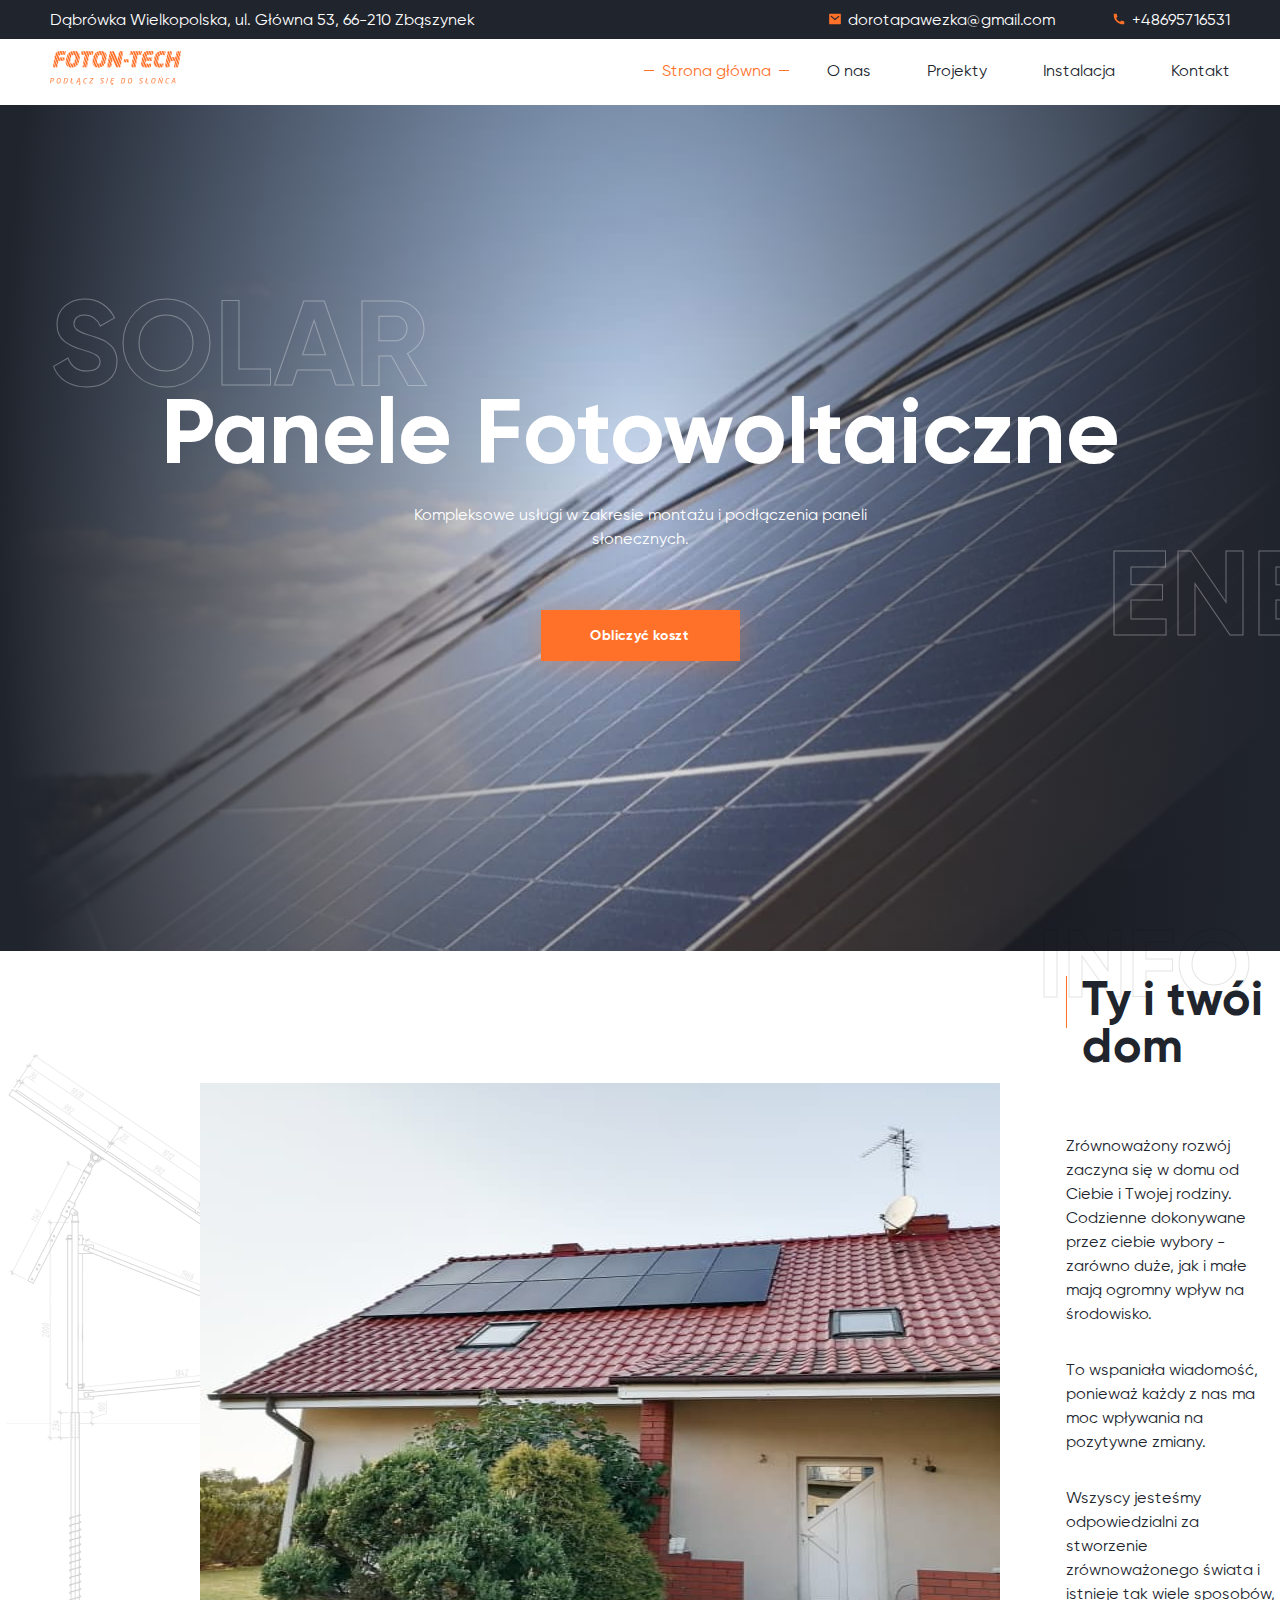
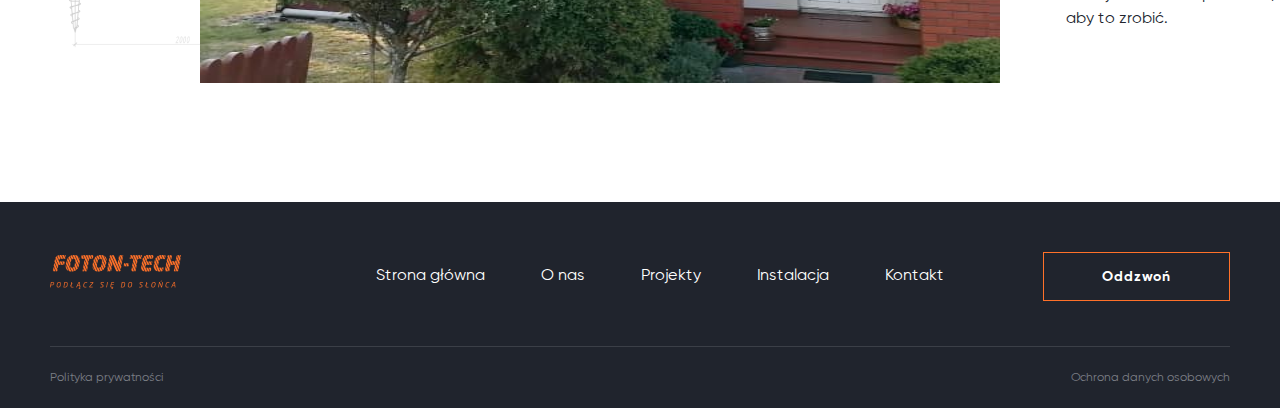
==== commit bb727c74: "edited" ====
--- a/index.html
+++ b/index.html
@@ -24,10 +24,10 @@
             <nav class="header-nav">
                     <ul class="nav-link">
                         <li><a href="index.html" class="nav-item nav-item-line">Strona główna</a></li>
-                        <li><a href="Onas.html" class="nav-item">O nas</a></li>
-                        <li><a href="Projekty.html" class="nav-item">Projekty</a></li>
-                        <li><a href="Instalacja.html" class="nav-item">Instalacja</a></li>
-                        <li><a href="Kontakt.html" class="nav-item space-item">Kontakt</a></li>
+                        <li><a href="onas.html" class="nav-item">O nas</a></li>
+                        <li><a href="projekty.html" class="nav-item">Projekty</a></li>
+                        <li><a href="instalacja.html" class="nav-item">Instalacja</a></li>
+                        <li><a href="kontakt.html" class="nav-item space-item">Kontakt</a></li>
                     </ul>  
             </nav>
         </div>
@@ -47,7 +47,7 @@
         <section class="medium-section">
                 <div class="medium-conteiner">
                     <div class="house">
-                        <img src="img/index/house.jpg" alt="foton-tech house" >
+                        <img src="img/index/house.jpg" alt="foton-tech house" width="800px" height="600px">
                     </div>
                     <div class="medium-content">
                         <h2 class="medium-content-chapter">Ty i twói dom</h2>
@@ -83,16 +83,16 @@
                             <a href="index.html" class="nav-item-footer">Strona główna</a>
                         </li>
                         <li>
-                            <a href="Onas.html" class="nav-item-footer">O nas</a>
+                            <a href="onas.html" class="nav-item-footer">O nas</a>
                         </li>
                         <li>
-                            <a href="Projekty.html" class="nav-item-footer">Projekty</a>
+                            <a href="projekty.html" class="nav-item-footer">Projekty</a>
                         </li>
                         <li>
-                            <a href="Instalacja.html" class="nav-item-footer">Instalacja</a>
+                            <a href="instalacja.html" class="nav-item-footer">Instalacja</a>
                         </li>
                         <li>
-                            <a href="Kontakt.html" class="nav-item-footer space-item">Kontakt</a>
+                            <a href="kontakt.html" class="nav-item-footer space-item">Kontakt</a>
                         </li>
                     </ul>
                 </nav>
@@ -115,10 +115,10 @@
                 <label class="label-oblic">
                     Roczne zużycie energii elektrycznej
                 </label>
-                <div class="slidercontainer">
-                    <input type="range" min="1" max="50000" value="50" class="slider-popup">
-                </div>
                 <form class="call-form">
+                    <div class="slidercontainer">
+                        <input type="range" min="1" max="50000" value="50" class="slider-popup">
+                    </div>
                     <label for="" class="oblic-label-input">Strona świata
                         <input type="text" name="storona" id="storona" placeholder="Wybierz z listy" class="popup-oblic-batton" required>
                     </label>
--- a/css/style.css
+++ b/css/style.css
@@ -116,6 +116,9 @@
 .nav-item:active {
     color: #d65818;
 }
+.nav-item-line {
+    color: #ff7129;
+}
 .nav-item-line::before,
 .nav-item-line::after {
     position: absolute;
@@ -150,7 +153,7 @@
     position: relative;
 }
 .top-wrapper::before {
-    content: 'SOLAR';
+    content: 'solar';
     width: 379px;
     height: 145px;
     position: absolute;
@@ -243,7 +246,7 @@
 }
 .medium-content::before {
     position: absolute;
-    content: "INFO";
+    content: "info";
     font-weight: bold;
     font-size: 96px;
     line-height: 116px;
@@ -303,13 +306,7 @@
     align-items: center;
     position: relative;
 }
-.footer-nav::before {
-    position: absolute;
-    content: "";
-    width: calc(100% - 100px);
-    height: 1px;
-    bottom: 0;
-    background-color: rgba(123, 126, 133, 0.3);
+.footer-nav::after {
 }
 .footer-link {
     display: flex;
@@ -368,6 +365,16 @@
     font-weight: normal;
     font-size: 12px;
     line-height: 14px;
+    position: relative;
+}
+.footer-av::before {
+    position: absolute;
+    content: "";
+    width: calc(100% - 100px);
+    height: 1px;
+    bottom: 0;
+    background-color: rgba(123, 126, 133, 0.3);
+    top: 0px;
 }
 .footer-av-link {
     color: #7B7E85;
@@ -396,7 +403,7 @@
     position: relative;
 }
 .about-top::before {
-    content: "ABOUT";
+    content: "about";
     width: 379px;
     height: 145px;
     position: absolute;
@@ -469,7 +476,7 @@
     position: relative;
 }
 .projekty-back-title::before {
-    content: "GALLERY";
+    content: "gallery";
     width: 379px;
     height: 145px;
     position: absolute;
@@ -525,7 +532,7 @@
     position: relative;
 }
 .kontakt-back-banner::before {
-    content: "CONTACTS";
+    content: "contacts";
     width: 379px;
     height: 145px;
     position: absolute;
@@ -631,7 +638,7 @@
     text-align: center;
 }
 .instalacia-banner::before {
-    content: "FOTON-TECH";
+    content: "foton-tech";
     position: absolute;
     font-style: normal;
     font-weight: bold;
@@ -805,7 +812,7 @@
 }
 .popup-content::before {
     position: absolute;
-    content: "CALCULATOR";
+    content: "calculator";
     font-weight: bold;
     font-size: 96px;
     line-height: 116px;
